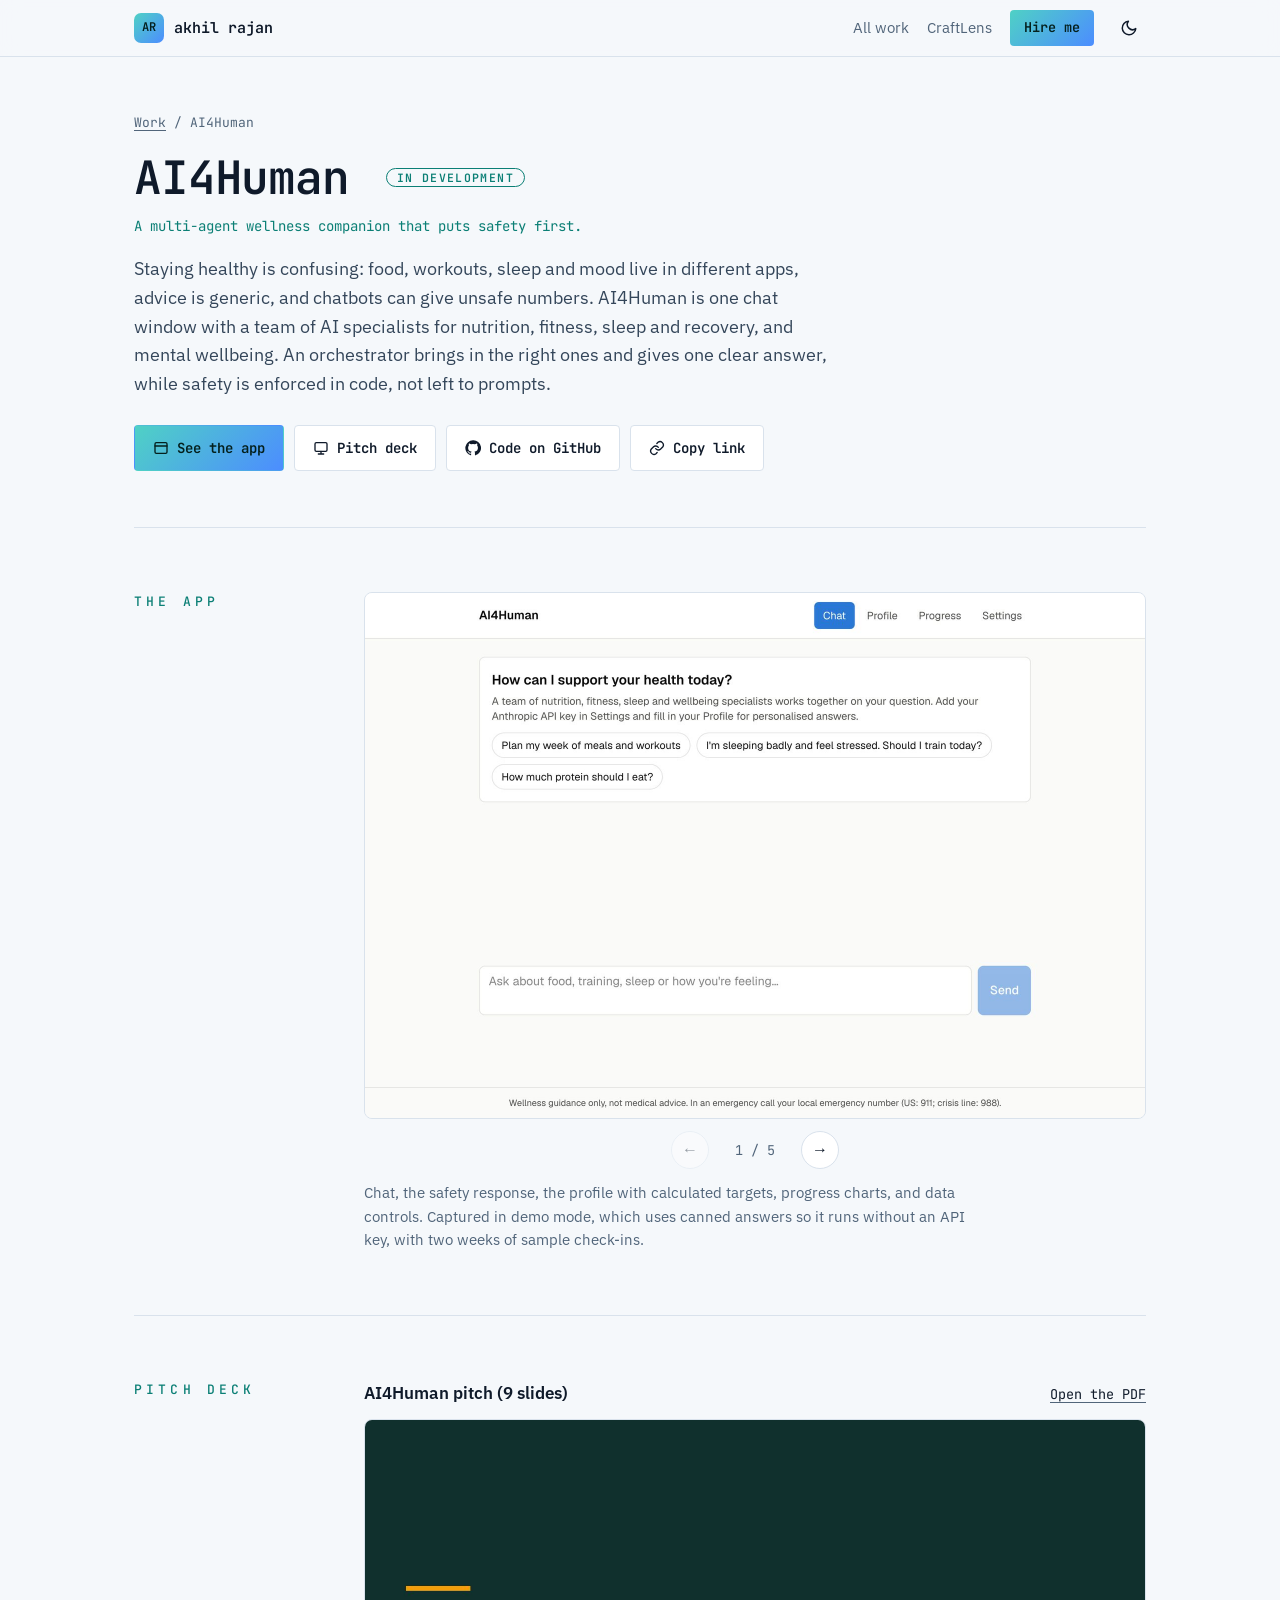
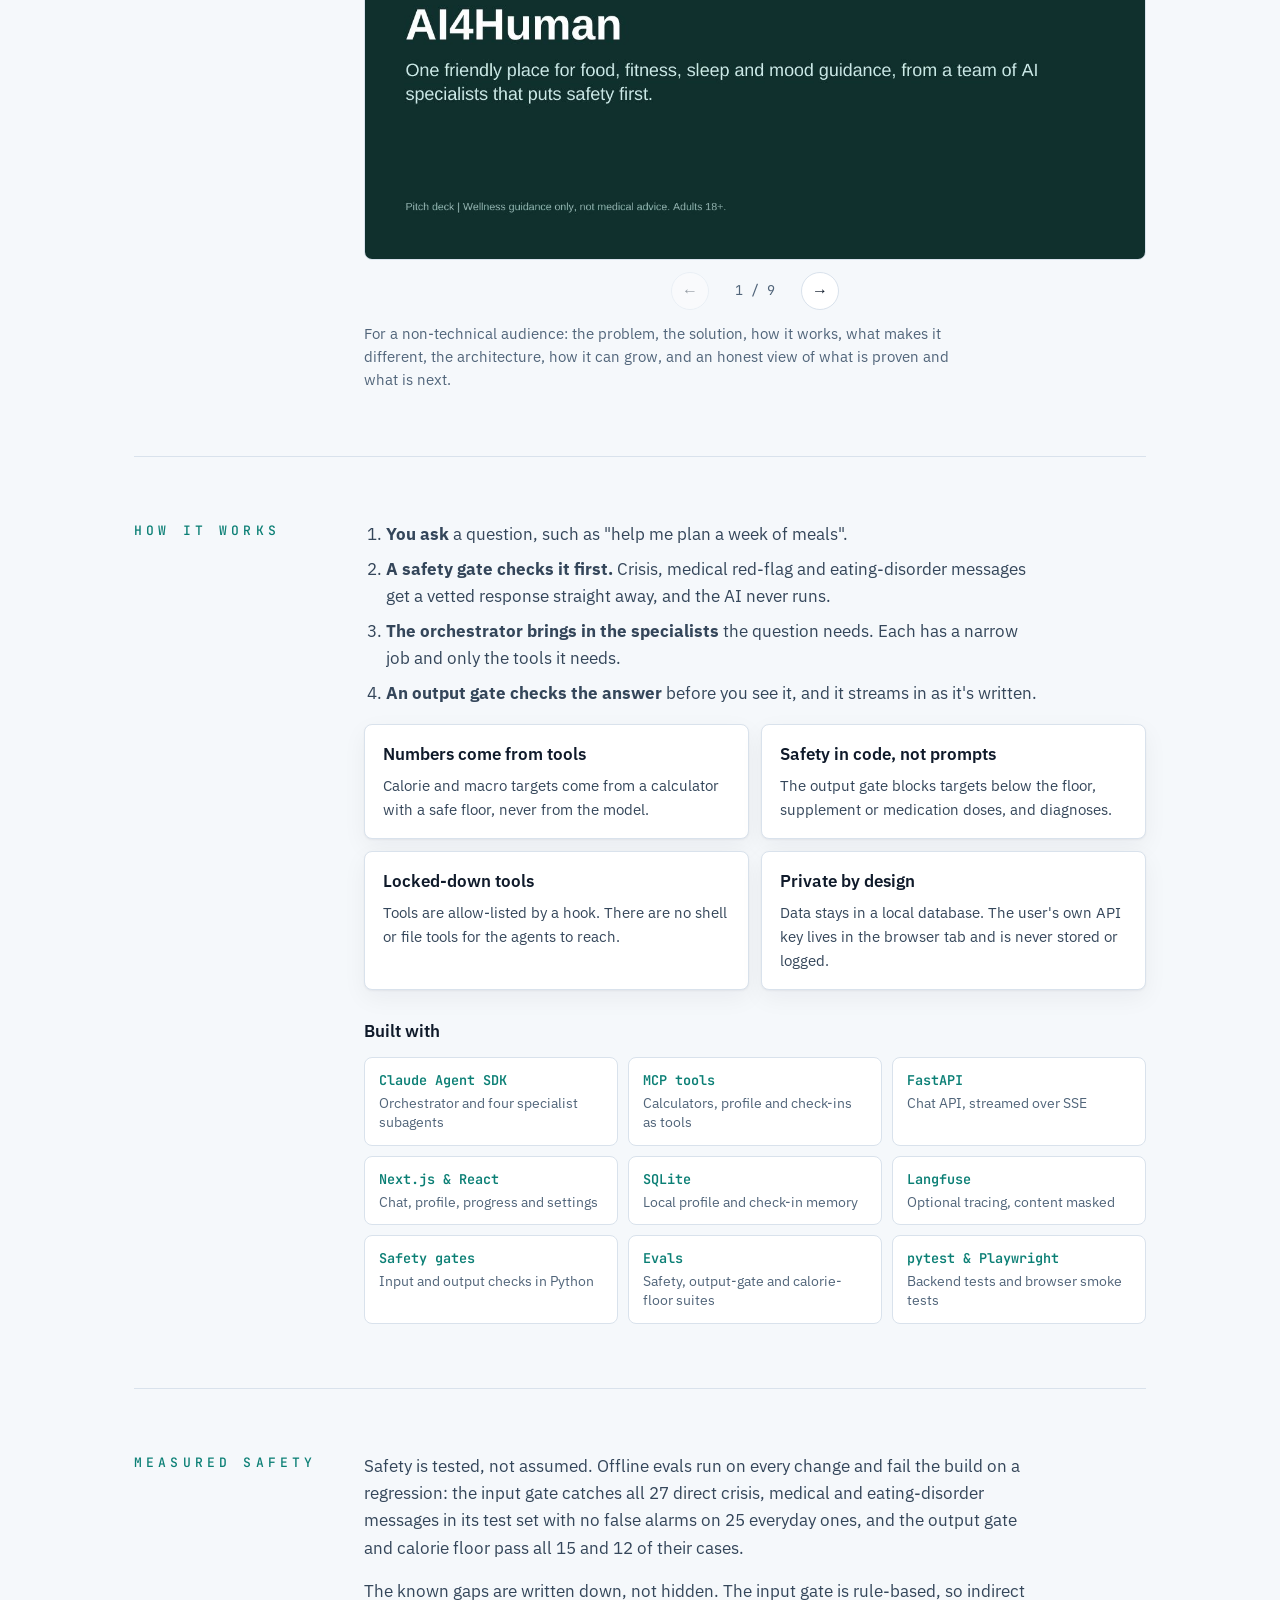
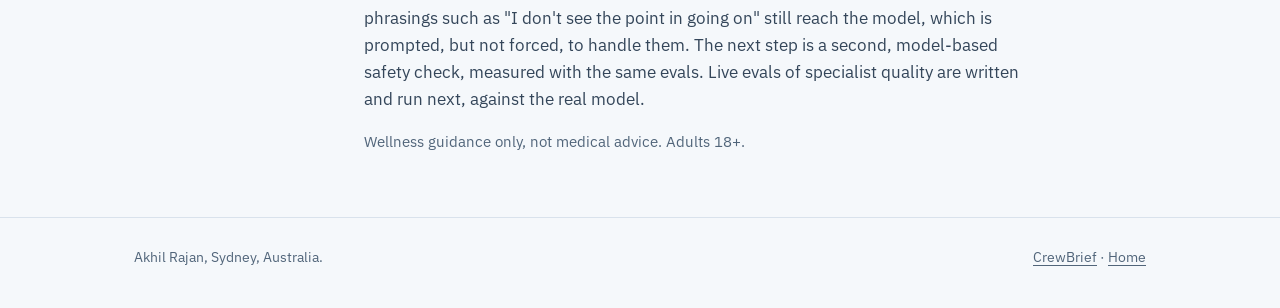
==== work/ai4human/index.html @ 84d9d0d0 "Add an AI4Human project page with app screens and the pitch deck - work/ai4human/: screens captured " ====
<!DOCTYPE html>
<html lang="en">
<head>
  <meta charset="UTF-8">
  <meta name="viewport" content="width=device-width, initial-scale=1">
  <title>AI4Human | Akhil Rajan</title>
  <meta name="description" content="AI4Human is a multi-agent wellness companion: nutrition, fitness, sleep and mental-wellbeing specialists coordinated by an orchestrator, with safety enforced in code. Built by Akhil Rajan on the Claude Agent SDK. Screens, pitch deck and how it works.">
  <meta name="color-scheme" content="dark light">
  <meta name="theme-color" content="#F5F8FB">
  <script>(function(){var t;try{t=localStorage.getItem('theme');}catch(e){}document.documentElement.setAttribute('data-theme',t==='dark'?'dark':'light');})();</script>
  <meta property="og:title" content="AI4Human: a team of AI wellness specialists that puts safety first">
  <meta property="og:description" content="Multi-agent wellness companion on the Claude Agent SDK, with safety in code, not prompts. Built by Akhil Rajan.">
  <meta property="og:type" content="website">
  <meta property="og:url" content="https://akhil4rajan.github.io/work/ai4human/">
  <meta property="og:image" content="https://akhil4rajan.github.io/work/ai4human/og.png">
  <meta property="og:image:width" content="1200">
  <meta property="og:image:height" content="630">
  <meta name="twitter:card" content="summary_large_image">
  <meta name="twitter:image" content="https://akhil4rajan.github.io/work/ai4human/og.png">
  <link rel="canonical" href="https://akhil4rajan.github.io/work/ai4human/">
  <link rel="icon" href="data:image/svg+xml,%3Csvg xmlns='http://www.w3.org/2000/svg' viewBox='0 0 32 32'%3E%3Crect width='32' height='32' rx='6' fill='%230A0F15'/%3E%3Ctext x='16' y='22' font-family='monospace' font-weight='700' font-size='15' text-anchor='middle' fill='%234FD1C5'%3EAR%3C/text%3E%3C/svg%3E">
  <link rel="preconnect" href="https://fonts.googleapis.com">
  <link rel="preconnect" href="https://fonts.gstatic.com" crossorigin>
  <link href="https://fonts.googleapis.com/css2?family=IBM+Plex+Sans:wght@400;500;600&family=JetBrains+Mono:wght@400;600&display=swap" rel="stylesheet">
  <link rel="stylesheet" href="../../assets/work.css">
</head>
<body>
  <a class="skip" href="#main">Skip to content</a>
  <header class="topbar">
    <div class="wrap">
      <a class="wordmark" href="../../" aria-label="Akhil Rajan, home"><span class="logo" aria-hidden="true">AR</span><span>akhil rajan</span></a>
      <nav aria-label="Main">
        <a href="../../#work">All work</a>
        <a class="optional" href="../craftlens/">CraftLens</a>
        <a class="cta" href="../../#contact">Hire me</a>
        <button class="theme-btn" id="themeBtn" type="button" aria-label="Switch to dark theme"><svg class="i-sun" viewBox="0 0 24 24" width="18" height="18" fill="none" stroke="currentColor" stroke-width="2" stroke-linecap="round" aria-hidden="true"><circle cx="12" cy="12" r="4"/><path d="M12 2v2M12 20v2M4.9 4.9l1.4 1.4M17.7 17.7l1.4 1.4M2 12h2M20 12h2M4.9 19.1l1.4-1.4M17.7 6.3l1.4-1.4"/></svg><svg class="i-moon" viewBox="0 0 24 24" width="18" height="18" fill="none" stroke="currentColor" stroke-width="2" stroke-linecap="round" stroke-linejoin="round" aria-hidden="true"><path d="M21 12.8A9 9 0 1 1 11.2 3a7 7 0 0 0 9.8 9.8z"/></svg></button>
      </nav>
    </div>
  </header>

  <main id="main">
    <div class="wrap">
      <section class="head head-block" aria-labelledby="title">
        <p class="crumbs"><a href="../../#work">Work</a> / AI4Human</p>
        <h1 id="title">AI4Human <span class="badge">In development</span></h1>
        <p class="tag">A multi-agent wellness companion that puts safety first.</p>
        <p class="lede">Staying healthy is confusing: food, workouts, sleep and mood live in different apps, advice is generic, and chatbots can give unsafe numbers. AI4Human is one chat window with a team of AI specialists for nutrition, fitness, sleep and recovery, and mental wellbeing. An orchestrator brings in the right ones and gives one clear answer, while safety is enforced in code, not left to prompts.</p>
        <div class="actions">
          <a class="btn primary" href="#screens"><svg viewBox="0 0 24 24" fill="none" stroke="currentColor" stroke-width="2" stroke-linecap="round" stroke-linejoin="round" aria-hidden="true"><rect x="3" y="4" width="18" height="16" rx="2"/><path d="M3 9h18"/></svg>See the app</a>
          <a class="btn" href="#deck"><svg viewBox="0 0 24 24" fill="none" stroke="currentColor" stroke-width="2" stroke-linecap="round" stroke-linejoin="round" aria-hidden="true"><rect x="3" y="4" width="18" height="13" rx="2"/><path d="M8 21h8M12 17v4"/></svg>Pitch deck</a>
          <a class="btn" href="https://github.com/akhil4rajan/ai4human-fitness"><svg viewBox="0 0 24 24" fill="currentColor" aria-hidden="true"><path d="M12 .5a11.5 11.5 0 0 0-3.64 22.41c.58.1.79-.25.79-.56v-2c-3.2.7-3.88-1.37-3.88-1.37-.52-1.33-1.28-1.69-1.28-1.69-1.05-.71.08-.7.08-.7 1.16.08 1.77 1.19 1.77 1.19 1.03 1.77 2.7 1.26 3.36.96.1-.75.4-1.26.73-1.55-2.55-.29-5.24-1.28-5.24-5.68 0-1.26.45-2.28 1.19-3.09-.12-.29-.52-1.46.11-3.05 0 0 .97-.31 3.17 1.18a11 11 0 0 1 5.77 0c2.2-1.49 3.17-1.18 3.17-1.18.63 1.59.23 2.76.11 3.05.74.81 1.19 1.83 1.19 3.09 0 4.41-2.69 5.38-5.25 5.67.41.36.78 1.06.78 2.14v3.17c0 .31.21.67.8.56A11.5 11.5 0 0 0 12 .5z"/></svg>Code on GitHub</a>
          <button class="btn" id="copyLink" type="button"><svg viewBox="0 0 24 24" fill="none" stroke="currentColor" stroke-width="2" stroke-linecap="round" stroke-linejoin="round" aria-hidden="true"><path d="M10 13a5 5 0 0 0 7.5.5l3-3a5 5 0 0 0-7-7l-1.7 1.7"/><path d="M14 11a5 5 0 0 0-7.5-.5l-3 3a5 5 0 0 0 7 7l1.7-1.7"/></svg><span>Copy link</span></button>
        </div>
      </section>

      <section class="block" id="screens" aria-labelledby="screens-h">
        <div class="rail">
          <h2 id="screens-h">The app</h2>
          <div class="body">
            <div class="slides screens">
              <div class="track" tabindex="0" role="region" aria-label="AI4Human app screens">
                <img src="screens/1.jpg" alt="Chat: a team of nutrition, fitness, sleep and wellbeing specialists, with suggested questions" width="1560" height="1050">
                <img src="screens/2.jpg" alt="Safety: a message about chest pain and dizziness gets a vetted support response, with no model call" width="1560" height="1050" loading="lazy">
                <img src="screens/3.jpg" alt="Profile: estimated daily calorie and macro targets from a calculator, never below a safe minimum" width="1560" height="1050" loading="lazy">
                <img src="screens/4.jpg" alt="Progress: daily check-ins for sleep, mood, stress and weight, charted over two weeks" width="1560" height="1515" loading="lazy">
                <img src="screens/5.jpg" alt="Settings: the API key stays in the browser tab, and the user can export or delete all their data" width="1560" height="1050" loading="lazy">
              </div>
              <div class="slide-nav"><button type="button" class="prev" aria-label="Previous">←</button><span class="count" aria-live="polite">1 / 5</span><button type="button" class="next" aria-label="Next">→</button></div>
            </div>
            <p class="caption">Chat, the safety response, the profile with calculated targets, progress charts, and data controls. Captured in demo mode, which uses canned answers so it runs without an API key, with two weeks of sample check-ins.</p>
          </div>
        </div>
      </section>

      <section class="block" id="deck" aria-labelledby="deck-h">
        <div class="rail">
          <h2 id="deck-h">Pitch deck</h2>
          <div class="body">
            <div class="deck-head"><h3>AI4Human pitch (9 slides)</h3><a href="../../assets/AI4Human-Pitch-Deck.pdf">Open the PDF</a></div>
            <div class="slides">
              <div class="track" tabindex="0" role="region" aria-label="AI4Human pitch deck slides">
                <img src="slides/s-1.jpg" alt="AI4Human pitch deck, slide 1 of 9: AI4Human" width="1280" height="720">
                <img src="slides/s-2.jpg" alt="AI4Human pitch deck, slide 2 of 9: The problem" width="1280" height="720" loading="lazy">
                <img src="slides/s-3.jpg" alt="AI4Human pitch deck, slide 3 of 9: The solution" width="1280" height="720" loading="lazy">
                <img src="slides/s-4.jpg" alt="AI4Human pitch deck, slide 4 of 9: How it works" width="1280" height="720" loading="lazy">
                <img src="slides/s-5.jpg" alt="AI4Human pitch deck, slide 5 of 9: What makes it different" width="1280" height="720" loading="lazy">
                <img src="slides/s-6.jpg" alt="AI4Human pitch deck, slide 6 of 9: Architecture at a glance" width="1280" height="720" loading="lazy">
                <img src="slides/s-7.jpg" alt="AI4Human pitch deck, slide 7 of 9: What it&#x27;s built from" width="1280" height="720" loading="lazy">
                <img src="slides/s-8.jpg" alt="AI4Human pitch deck, slide 8 of 9: How it can grow" width="1280" height="720" loading="lazy">
                <img src="slides/s-9.jpg" alt="AI4Human pitch deck, slide 9 of 9: Where we are" width="1280" height="720" loading="lazy">
              </div>
              <div class="slide-nav"><button type="button" class="prev" aria-label="Previous">←</button><span class="count" aria-live="polite">1 / 9</span><button type="button" class="next" aria-label="Next">→</button></div>
            </div>
            <p class="caption">For a non-technical audience: the problem, the solution, how it works, what makes it different, the architecture, how it can grow, and an honest view of what is proven and what is next.</p>
          </div>
        </div>
      </section>

      <section class="block" id="how" aria-labelledby="how-h">
        <div class="rail">
          <h2 id="how-h">How it works</h2>
          <div class="body">
            <ol class="steps">
              <li><b>You ask</b> a question, such as "help me plan a week of meals".</li>
              <li><b>A safety gate checks it first.</b> Crisis, medical red-flag and eating-disorder messages get a vetted response straight away, and the AI never runs.</li>
              <li><b>The orchestrator brings in the specialists</b> the question needs. Each has a narrow job and only the tools it needs.</li>
              <li><b>An output gate checks the answer</b> before you see it, and it streams in as it's written.</li>
            </ol>
            <ul class="points">
              <li><h3>Numbers come from tools</h3><p>Calorie and macro targets come from a calculator with a safe floor, never from the model.</p></li>
              <li><h3>Safety in code, not prompts</h3><p>The output gate blocks targets below the floor, supplement or medication doses, and diagnoses.</p></li>
              <li><h3>Locked-down tools</h3><p>Tools are allow-listed by a hook. There are no shell or file tools for the agents to reach.</p></li>
              <li><h3>Private by design</h3><p>Data stays in a local database. The user's own API key lives in the browser tab and is never stored or logged.</p></li>
            </ul>
            <h3 class="fw-h">Built with</h3>
            <ul class="fw" aria-label="Technologies">
              <li><b>Claude Agent SDK</b><span>Orchestrator and four specialist subagents</span></li>
              <li><b>MCP tools</b><span>Calculators, profile and check-ins as tools</span></li>
              <li><b>FastAPI</b><span>Chat API, streamed over SSE</span></li>
              <li><b>Next.js & React</b><span>Chat, profile, progress and settings</span></li>
              <li><b>SQLite</b><span>Local profile and check-in memory</span></li>
              <li><b>Langfuse</b><span>Optional tracing, content masked</span></li>
              <li><b>Safety gates</b><span>Input and output checks in Python</span></li>
              <li><b>Evals</b><span>Safety, output-gate and calorie-floor suites</span></li>
              <li><b>pytest & Playwright</b><span>Backend tests and browser smoke tests</span></li>
            </ul>
          </div>
        </div>
      </section>

      <section class="block" id="safety" aria-labelledby="safety-h">
        <div class="rail">
          <h2 id="safety-h">Measured safety</h2>
          <div class="body">
            <p>Safety is tested, not assumed. Offline evals run on every change and fail the build on a regression: the input gate catches all 27 direct crisis, medical and eating-disorder messages in its test set with no false alarms on 25 everyday ones, and the output gate and calorie floor pass all 15 and 12 of their cases.</p>
            <p>The known gaps are written down, not hidden. The input gate is rule-based, so indirect phrasings such as "I don't see the point in going on" still reach the model, which is prompted, but not forced, to handle them. The next step is a second, model-based safety check, measured with the same evals. Live evals of specialist quality are written and run next, against the real model.</p>
            <p class="note">Wellness guidance only, not medical advice. Adults 18+.</p>
          </div>
        </div>
      </section>
    </div>
  </main>

  <footer class="site">
    <div class="wrap"><span>Akhil Rajan, Sydney, Australia.</span><span><a href="../crewbrief/">CrewBrief</a> · <a href="../../">Home</a></span></div>
  </footer>
  <script src="../../assets/work.js"></script>
</body>
</html>
---- assets/work.css ----
/* Shared styles for the project pages under /work/. Tokens match index.html. */
:root[data-theme="light"] {
  --bg: #F5F8FB; --panel: #FFFFFF; --panel-2: #EEF3F8; --line: #D9E2EC;
  --text: #0F1A2A; --muted: #51657A; --accent: #0B7F75; --accent-ink: #04201D;
  --g1: #0B8A7E; --g2: #2563EB; --text-2: #34465A; --text-3: #8497AB;
  --bar-bg: rgba(245,248,251,.88);
}
:root {
  --bg: #070B14; --panel: #0C1422; --panel-2: #152030; --line: #1B2A40;
  --text: #DCE6F0; --muted: #8CA0B3; --accent: #4FD1C5; --accent-ink: #04201D;
  --g1: #4FD1C5; --g2: #6CA8FF; --text-2: #B9C8D6; --text-3: #6F8399;
  --bar-bg: rgba(7, 11, 20, 0.85);
  --mono: "JetBrains Mono", ui-monospace, SFMono-Regular, Menlo, Consolas, monospace;
  --sans: "IBM Plex Sans", system-ui, -apple-system, "Segoe UI", sans-serif;
}

* { box-sizing: border-box; }
html { scroll-behavior: smooth; scroll-padding-top: 72px; }
body { margin: 0; background: var(--bg); color: var(--text); font-family: var(--sans); font-size: 17px; line-height: 1.6; -webkit-font-smoothing: antialiased; }
a { color: var(--text); text-decoration-color: var(--muted); text-underline-offset: 3px; }
a:hover { color: var(--accent); text-decoration-color: var(--accent); }
:focus-visible { outline: 2px solid var(--accent); outline-offset: 3px; border-radius: 2px; }
.skip { position: absolute; left: -9999px; top: 8px; background: var(--accent); color: var(--accent-ink); padding: 8px 14px; z-index: 20; }
.skip:focus { left: 8px; }
.wrap { max-width: 1060px; margin: 0 auto; padding: 0 24px; }

/* Top bar */
.topbar { position: sticky; top: 0; z-index: 10; background: var(--bar-bg); backdrop-filter: blur(10px); border-bottom: 1px solid var(--line); }
.topbar .wrap { display: flex; align-items: center; justify-content: space-between; height: 56px; }
.wordmark { font-family: var(--mono); font-weight: 600; font-size: 15px; text-decoration: none; display: inline-flex; align-items: center; gap: 10px; }
.logo { display: inline-grid; place-items: center; width: 30px; height: 30px; border-radius: 7px; font-size: 12px; color: #04201D; background: linear-gradient(135deg, #4FD1C5, #4C8DFF); }
.topbar nav { display: flex; align-items: center; gap: 18px; font-size: 15px; }
.topbar nav a { color: var(--muted); text-decoration: none; }
.topbar nav a:hover { color: var(--text); }
.topbar nav a.cta { color: #04201D; font-family: var(--mono); font-size: 13.5px; font-weight: 600; padding: 7px 14px; border-radius: 4px; background: linear-gradient(135deg, #4FD1C5, #4C8DFF); }
.theme-btn { display: grid; place-items: center; width: 34px; height: 34px; color: var(--text); background: none; border: 0; cursor: pointer; padding: 0; }
.theme-btn .i-sun, :root[data-theme="light"] .theme-btn .i-sun { display: none; }
:root[data-theme="dark"] .theme-btn .i-sun { display: block; }
:root[data-theme="dark"] .theme-btn .i-moon { display: none; }

/* Header */
.crumbs { font-family: var(--mono); font-size: 13px; color: var(--muted); margin: 56px 0 18px; }
.crumbs a { color: var(--muted); }
.head h1 { font-family: var(--mono); font-weight: 600; font-size: clamp(30px, 4.4vw, 46px); line-height: 1.15; letter-spacing: -0.025em; margin: 0 0 10px; }
.head .tag { font-family: var(--mono); font-size: 14px; color: var(--accent); margin: 0 0 18px; }
.head .award { font-size: 15.5px; color: var(--text-2); margin: -6px 0 18px; }
.head .award a { color: var(--accent); }
.pull { margin: 0 0 18px; padding: 2px 0 2px 16px; border-left: 3px solid var(--accent); font-size: 19px; line-height: 1.5; color: var(--text); max-width: 60ch; }
.pull span { display: block; font-size: 14px; color: var(--muted); margin-top: 6px; }
.head .lede { color: var(--text-2); max-width: 64ch; margin: 0 0 26px; font-size: 18px; }
.badge { display: inline-block; vertical-align: middle; font-family: var(--mono); font-size: 11.5px; letter-spacing: .12em; text-transform: uppercase; color: var(--accent); border: 1px solid var(--accent); border-radius: 999px; padding: 2px 10px; margin-left: 10px; position: relative; top: -4px; }
.actions { display: flex; flex-wrap: wrap; gap: 10px; margin: 0 0 8px; }
.btn { display: inline-flex; align-items: center; gap: 8px; font-family: var(--mono); font-size: 14px; font-weight: 600; padding: 11px 18px; border-radius: 4px; text-decoration: none; border: 1px solid var(--line); background: var(--panel); color: var(--text); cursor: pointer; }
.btn:hover { border-color: var(--muted); color: var(--text); }
.btn.primary { background: linear-gradient(135deg, #4FD1C5, #4C8DFF); border-color: transparent; color: var(--accent-ink); }
.btn.primary:hover { background: linear-gradient(135deg, #7FE6DB, #6CA8FF); color: var(--accent-ink); }
.btn svg { width: 16px; height: 16px; flex: none; }

/* Sections */
section.block { border-top: 1px solid var(--line); padding: 64px 0; }
.head-block { padding-bottom: 48px; }
.rail { display: grid; grid-template-columns: 190px minmax(0, 1fr); gap: 40px; }
.rail > h2 { font-family: var(--mono); font-size: 13px; letter-spacing: .32em; text-transform: uppercase; color: var(--accent); font-weight: 500; margin: 0; align-self: start; }
.body { min-width: 0; }
.body p { margin: 0 0 16px; max-width: 68ch; color: var(--text-2); }
.body p:last-child { margin-bottom: 0; }
.body h3 { font-size: 17px; font-weight: 600; margin: 0 0 6px; }
.note { font-size: 14.5px; color: var(--muted) !important; }

/* Media */
.media { position: relative; border: 1px solid var(--line); border-radius: 8px; overflow: hidden; background: #0C1422; aspect-ratio: 16 / 9; }
.media video, .media img { display: block; width: 100%; height: 100%; object-fit: contain; }
.media .soon { position: absolute; inset: auto 0 0 0; padding: 14px 18px; background: rgba(7,11,20,.86); color: #DCE6F0; font-family: var(--mono); font-size: 13.5px; }
.media .soon b { color: #4FD1C5; font-weight: 600; }
.chapters { list-style: none; margin: 6px 0 32px; padding: 0; display: grid; grid-template-columns: repeat(2, minmax(0, 1fr)); gap: 6px 16px; }
.chapters button { display: flex; gap: 12px; width: 100%; text-align: left; font: inherit; font-size: 15px; color: var(--text-2); background: none; border: 0; border-bottom: 1px solid var(--line); padding: 8px 0; cursor: pointer; }
.chapters button:hover { color: var(--accent); }
.chapters time { font-family: var(--mono); font-size: 13px; color: var(--accent); min-width: 34px; padding-top: 2px; }
.caption { font-size: 14.5px; color: var(--muted) !important; margin-top: 12px !important; }
.slides { position: relative; }
.track { display: flex; overflow-x: auto; scroll-snap-type: x mandatory; scroll-behavior: smooth; border: 1px solid var(--line); border-radius: 8px; background: var(--panel); scrollbar-width: none; }
.track::-webkit-scrollbar { display: none; }
.track img { flex: 0 0 100%; width: 100%; height: auto; aspect-ratio: 16 / 9; object-fit: contain; scroll-snap-align: start; display: block; }
.screens .track img { aspect-ratio: 1040 / 700; background: #F7F7F5; }
.slide-nav { display: flex; align-items: center; justify-content: center; gap: 14px; margin-top: 12px; font-family: var(--mono); font-size: 13.5px; color: var(--muted); }
.slide-nav button { width: 38px; height: 38px; border-radius: 50%; border: 1px solid var(--line); background: var(--panel); color: var(--text); font-size: 16px; cursor: pointer; }
.slide-nav button:hover:not(:disabled) { border-color: var(--accent); color: var(--accent); }
.slide-nav button:disabled { opacity: .4; cursor: default; }
.slide-nav .count { min-width: 64px; text-align: center; }
.deck-head { display: flex; flex-wrap: wrap; justify-content: space-between; align-items: baseline; gap: 6px 16px; margin: 0 0 12px; }
.deck-head h3 { margin: 0; }
.deck-head a { font-family: var(--mono); font-size: 13.5px; }
.deck-group + .deck-group { margin-top: 40px; }

/* Facts */
.stats { display: grid; grid-template-columns: repeat(4, minmax(0, 1fr)); gap: 12px; margin: 0; padding: 0; list-style: none; }
.stats li { background: var(--panel); border: 1px solid var(--line); border-radius: 8px; padding: 16px; }
.stats b { display: block; font-family: var(--mono); font-size: 26px; line-height: 1.1; color: var(--accent); letter-spacing: -0.02em; }
.stats span { display: block; color: var(--muted); font-size: 14px; margin-top: 6px; line-height: 1.4; }
.points { display: grid; grid-template-columns: repeat(2, minmax(0, 1fr)); gap: 12px; margin: 0; padding: 0; list-style: none; }
.points li { background: var(--panel); border: 1px solid var(--line); border-radius: 8px; padding: 16px 18px; }
.points p { margin: 0; font-size: 15px; }
.steps { margin: 0 0 16px; padding-left: 22px; color: var(--text-2); max-width: 68ch; }
.steps li { margin: 0 0 8px; }
.stack { list-style: none; padding: 0; margin: 18px 0 0; display: flex; flex-wrap: wrap; gap: 8px; }
.stack li { font-family: var(--mono); font-size: 12.5px; color: var(--text-2); border: 1px solid var(--line); border-radius: 4px; padding: 3px 9px; background: var(--panel); }
:root[data-theme="light"] .stats li, :root[data-theme="light"] .points li { box-shadow: 0 1px 2px rgba(15,26,42,.05), 0 8px 24px rgba(15,26,42,.05); }

.fw-h { margin: 28px 0 12px !important; }
.fw { list-style: none; margin: 0; padding: 0; display: grid; grid-template-columns: repeat(3, minmax(0, 1fr)); gap: 10px; }
.fw li { background: var(--panel); border: 1px solid var(--line); border-radius: 8px; padding: 12px 14px; }
.fw b { display: block; font-family: var(--mono); font-size: 13.5px; font-weight: 600; color: var(--accent); }
.fw span { display: block; font-size: 14px; color: var(--muted); margin-top: 2px; line-height: 1.4; }
@media (max-width: 860px) { .fw { grid-template-columns: repeat(2, minmax(0, 1fr)); } }
@media (max-width: 600px) { .fw { grid-template-columns: minmax(0, 1fr); } }

footer.site { border-top: 1px solid var(--line); padding: 28px 0 40px; color: var(--muted); font-size: 14px; }
footer.site .wrap { display: flex; flex-wrap: wrap; justify-content: space-between; gap: 10px; }
footer.site a { color: var(--muted); }

@media (max-width: 860px) {
  .rail { grid-template-columns: minmax(0, 1fr); gap: 20px; }
  section.block { padding: 48px 0; }
  .stats { grid-template-columns: repeat(2, minmax(0, 1fr)); }
  .points, .chapters { grid-template-columns: minmax(0, 1fr); }
}
@media (max-width: 600px) {
  .wrap { padding: 0 16px; }
  .wordmark span:last-child, .topbar nav a.optional { display: none; }
  .topbar nav { gap: 10px; }
  .crumbs { margin-top: 36px; }
  .btn { flex: 1 1 auto; justify-content: center; }
}
@media (prefers-reduced-motion: reduce) { html, .track { scroll-behavior: auto; } }
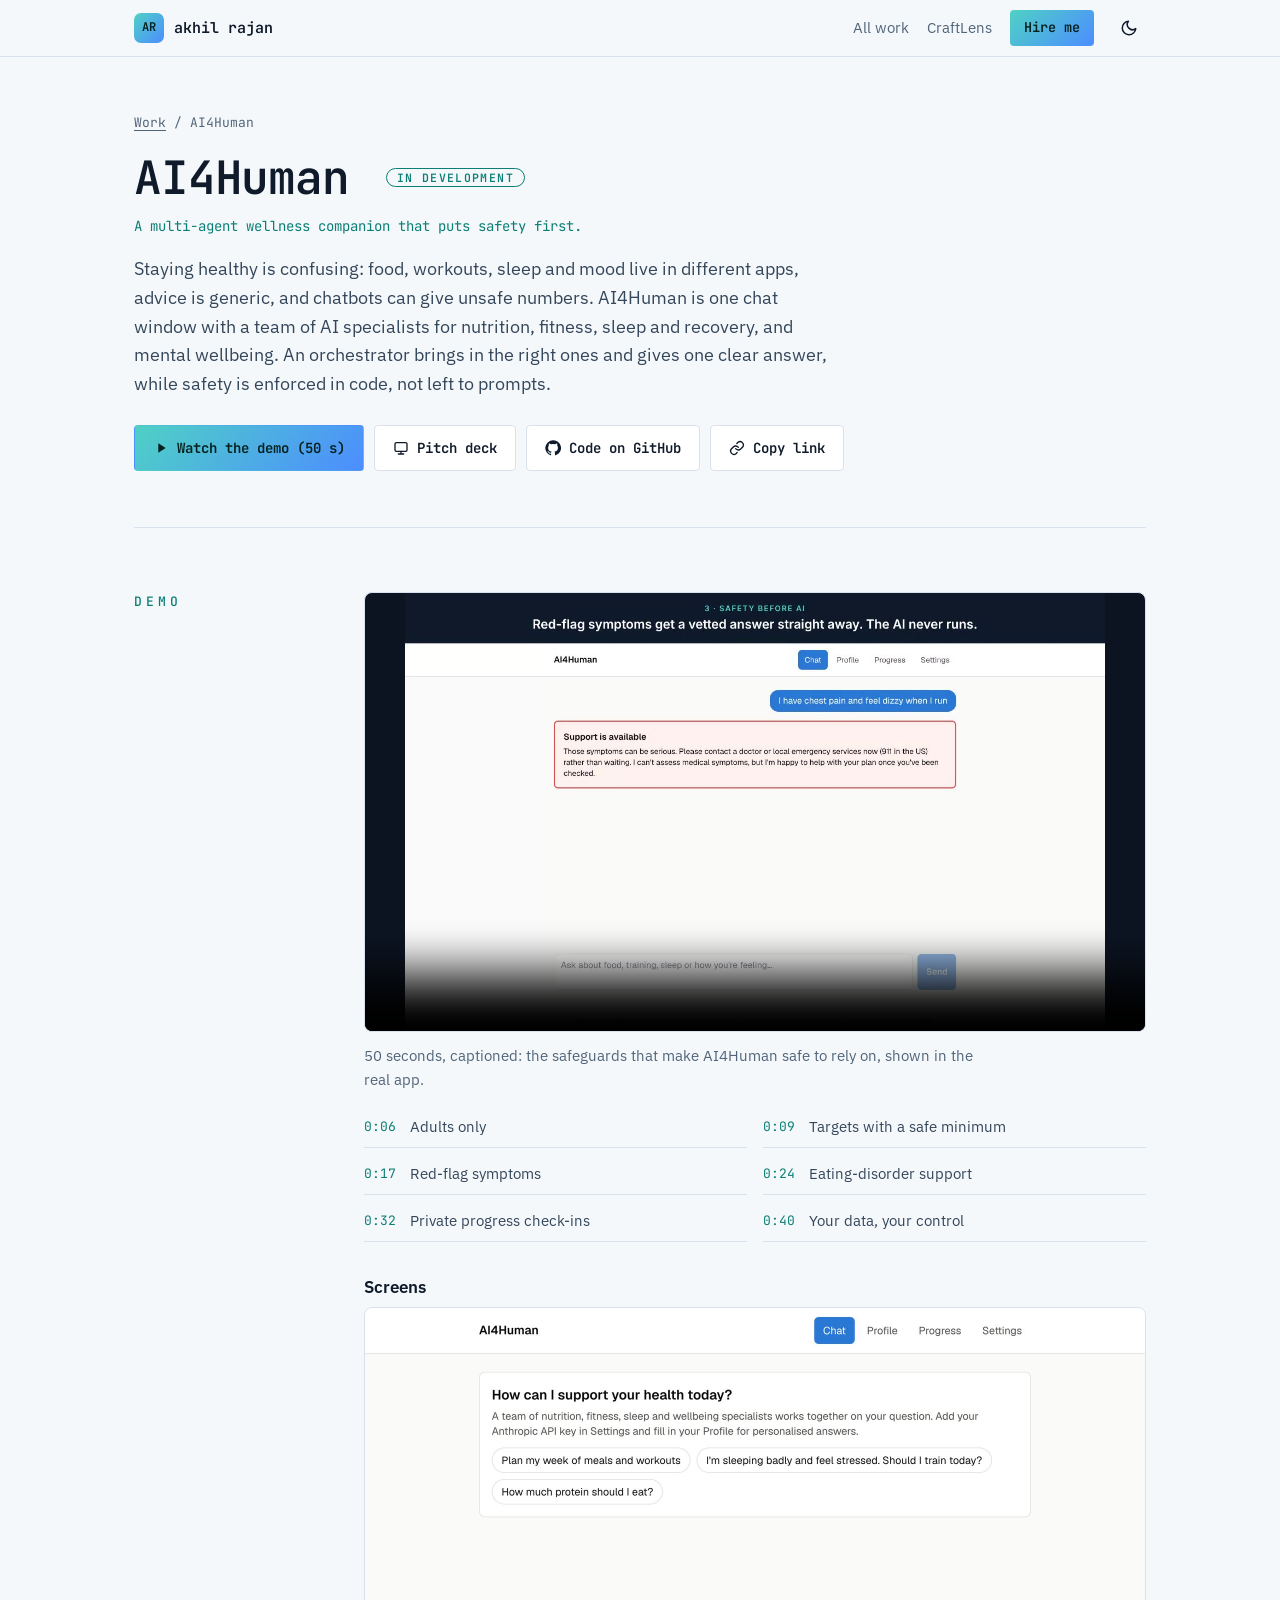
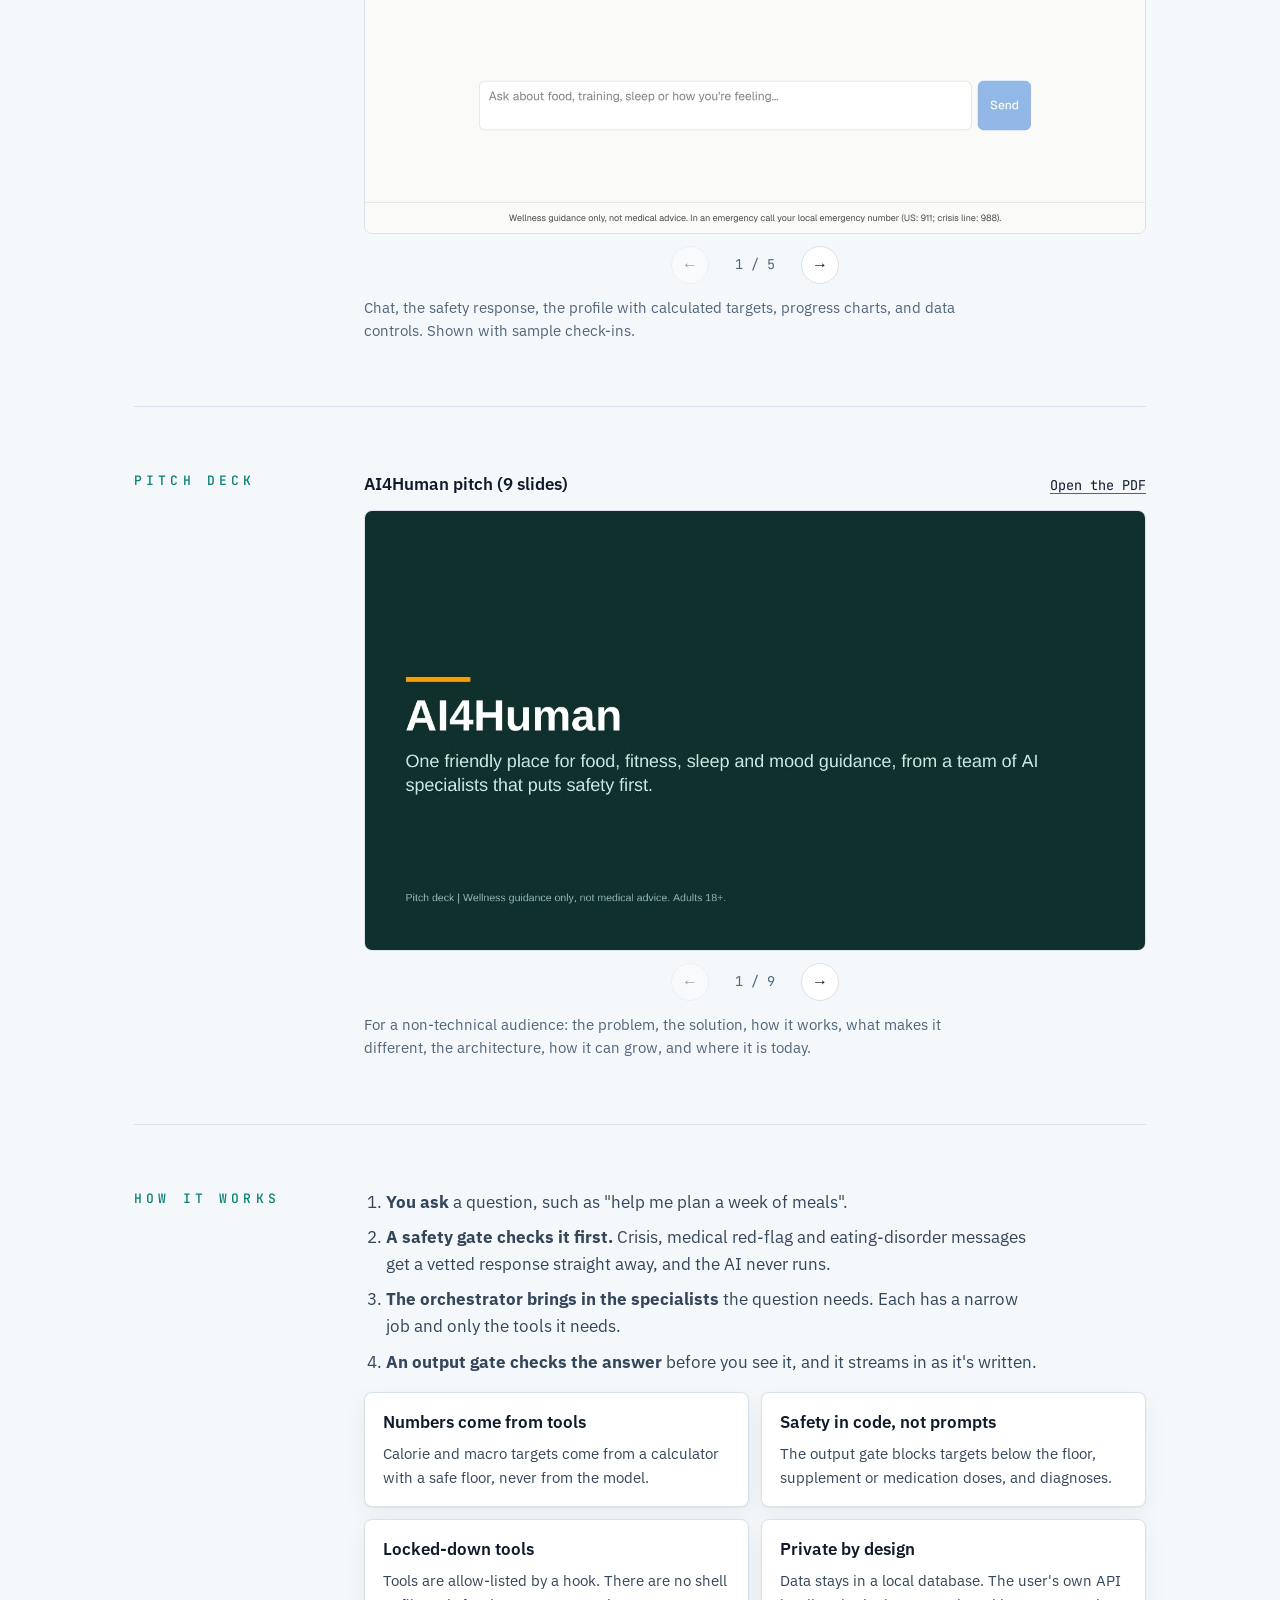
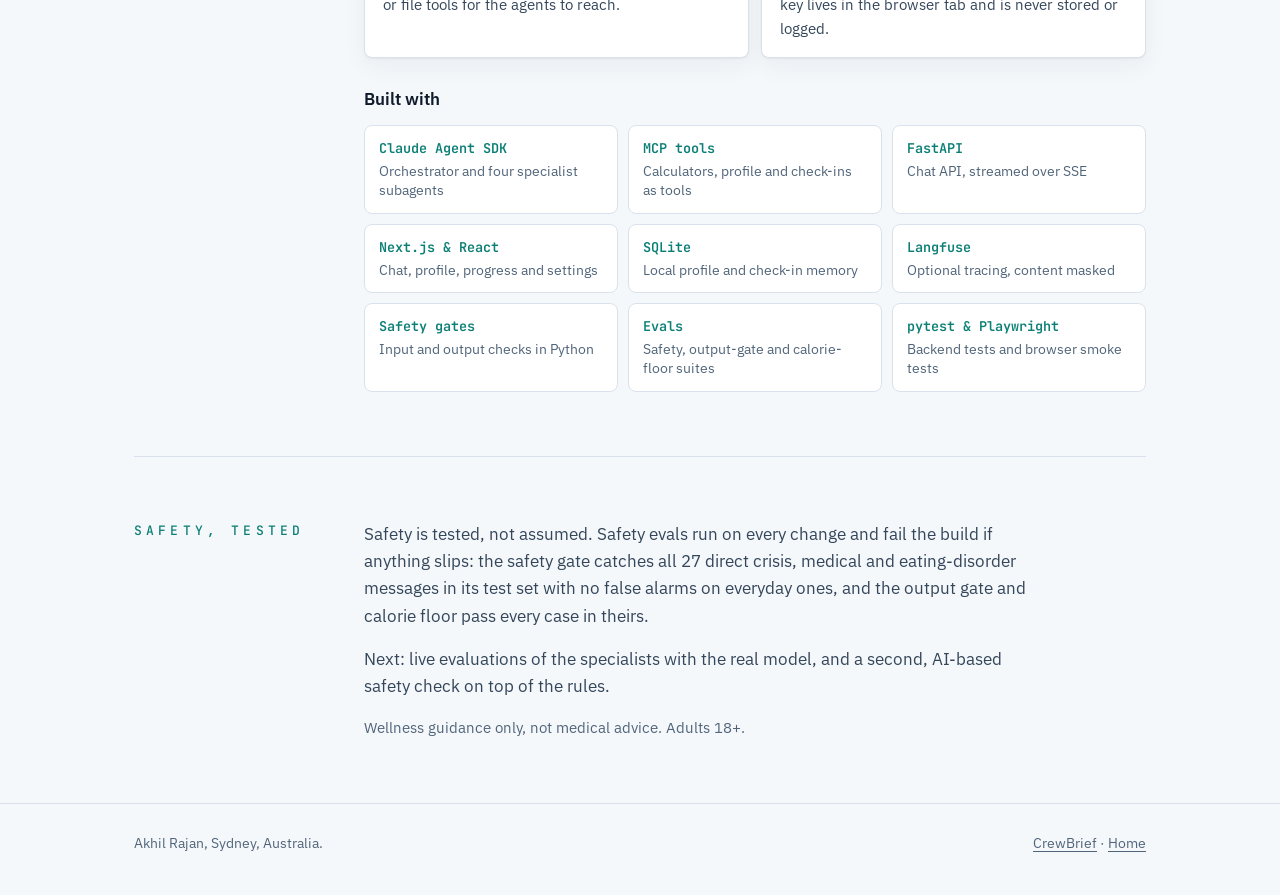
==== commit 8b79228c: "Add a safety demo video to the AI4Human page and soften the gaps - A 50-second captioned walkthrough" ====
--- a/work/ai4human/index.html
+++ b/work/ai4human/index.html
@@ -46,17 +46,33 @@
         <p class="tag">A multi-agent wellness companion that puts safety first.</p>
         <p class="lede">Staying healthy is confusing: food, workouts, sleep and mood live in different apps, advice is generic, and chatbots can give unsafe numbers. AI4Human is one chat window with a team of AI specialists for nutrition, fitness, sleep and recovery, and mental wellbeing. An orchestrator brings in the right ones and gives one clear answer, while safety is enforced in code, not left to prompts.</p>
         <div class="actions">
-          <a class="btn primary" href="#screens"><svg viewBox="0 0 24 24" fill="none" stroke="currentColor" stroke-width="2" stroke-linecap="round" stroke-linejoin="round" aria-hidden="true"><rect x="3" y="4" width="18" height="16" rx="2"/><path d="M3 9h18"/></svg>See the app</a>
+          <a class="btn primary" href="#demo"><svg viewBox="0 0 24 24" fill="currentColor" aria-hidden="true"><path d="M8 5v14l11-7z"/></svg>Watch the demo (50 s)</a>
           <a class="btn" href="#deck"><svg viewBox="0 0 24 24" fill="none" stroke="currentColor" stroke-width="2" stroke-linecap="round" stroke-linejoin="round" aria-hidden="true"><rect x="3" y="4" width="18" height="13" rx="2"/><path d="M8 21h8M12 17v4"/></svg>Pitch deck</a>
           <a class="btn" href="https://github.com/akhil4rajan/ai4human-fitness"><svg viewBox="0 0 24 24" fill="currentColor" aria-hidden="true"><path d="M12 .5a11.5 11.5 0 0 0-3.64 22.41c.58.1.79-.25.79-.56v-2c-3.2.7-3.88-1.37-3.88-1.37-.52-1.33-1.28-1.69-1.28-1.69-1.05-.71.08-.7.08-.7 1.16.08 1.77 1.19 1.77 1.19 1.03 1.77 2.7 1.26 3.36.96.1-.75.4-1.26.73-1.55-2.55-.29-5.24-1.28-5.24-5.68 0-1.26.45-2.28 1.19-3.09-.12-.29-.52-1.46.11-3.05 0 0 .97-.31 3.17 1.18a11 11 0 0 1 5.77 0c2.2-1.49 3.17-1.18 3.17-1.18.63 1.59.23 2.76.11 3.05.74.81 1.19 1.83 1.19 3.09 0 4.41-2.69 5.38-5.25 5.67.41.36.78 1.06.78 2.14v3.17c0 .31.21.67.8.56A11.5 11.5 0 0 0 12 .5z"/></svg>Code on GitHub</a>
           <button class="btn" id="copyLink" type="button"><svg viewBox="0 0 24 24" fill="none" stroke="currentColor" stroke-width="2" stroke-linecap="round" stroke-linejoin="round" aria-hidden="true"><path d="M10 13a5 5 0 0 0 7.5.5l3-3a5 5 0 0 0-7-7l-1.7 1.7"/><path d="M14 11a5 5 0 0 0-7.5-.5l-3 3a5 5 0 0 0 7 7l1.7-1.7"/></svg><span>Copy link</span></button>
         </div>
       </section>
 
-      <section class="block" id="screens" aria-labelledby="screens-h">
+      <section class="block" id="demo" aria-labelledby="demo-h">
         <div class="rail">
-          <h2 id="screens-h">The app</h2>
+          <h2 id="demo-h">Demo</h2>
           <div class="body">
+            <div class="media">
+              <video id="demoVideo" controls preload="metadata" playsinline poster="poster.jpg" aria-describedby="demo-desc">
+                <source src="ai4human-demo.mp4" type="video/mp4">
+                <a href="ai4human-demo.mp4">Download the demo video (MP4)</a>.
+              </video>
+            </div>
+            <p class="caption" id="demo-desc">50 seconds, captioned: the safeguards that make AI4Human safe to rely on, shown in the real app.</p>
+            <ol class="chapters" aria-label="Jump to a part of the video">
+              <li><button type="button" data-seek="6"><time>0:06</time>Adults only</button></li>
+              <li><button type="button" data-seek="9"><time>0:09</time>Targets with a safe minimum</button></li>
+              <li><button type="button" data-seek="17"><time>0:17</time>Red-flag symptoms</button></li>
+              <li><button type="button" data-seek="24"><time>0:24</time>Eating-disorder support</button></li>
+              <li><button type="button" data-seek="32"><time>0:32</time>Private progress check-ins</button></li>
+              <li><button type="button" data-seek="40"><time>0:40</time>Your data, your control</button></li>
+            </ol>
+            <h3>Screens</h3>
             <div class="slides screens">
               <div class="track" tabindex="0" role="region" aria-label="AI4Human app screens">
                 <img src="screens/1.jpg" alt="Chat: a team of nutrition, fitness, sleep and wellbeing specialists, with suggested questions" width="1560" height="1050">
@@ -67,7 +83,7 @@
               </div>
               <div class="slide-nav"><button type="button" class="prev" aria-label="Previous">←</button><span class="count" aria-live="polite">1 / 5</span><button type="button" class="next" aria-label="Next">→</button></div>
             </div>
-            <p class="caption">Chat, the safety response, the profile with calculated targets, progress charts, and data controls. Captured in demo mode, which uses canned answers so it runs without an API key, with two weeks of sample check-ins.</p>
+            <p class="caption">Chat, the safety response, the profile with calculated targets, progress charts, and data controls. Shown with sample check-ins.</p>
           </div>
         </div>
       </section>
@@ -91,7 +107,7 @@
               </div>
               <div class="slide-nav"><button type="button" class="prev" aria-label="Previous">←</button><span class="count" aria-live="polite">1 / 9</span><button type="button" class="next" aria-label="Next">→</button></div>
             </div>
-            <p class="caption">For a non-technical audience: the problem, the solution, how it works, what makes it different, the architecture, how it can grow, and an honest view of what is proven and what is next.</p>
+            <p class="caption">For a non-technical audience: the problem, the solution, how it works, what makes it different, the architecture, how it can grow, and where it is today.</p>
           </div>
         </div>
       </section>
@@ -130,10 +146,10 @@
 
       <section class="block" id="safety" aria-labelledby="safety-h">
         <div class="rail">
-          <h2 id="safety-h">Measured safety</h2>
+          <h2 id="safety-h">Safety, tested</h2>
           <div class="body">
-            <p>Safety is tested, not assumed. Offline evals run on every change and fail the build on a regression: the input gate catches all 27 direct crisis, medical and eating-disorder messages in its test set with no false alarms on 25 everyday ones, and the output gate and calorie floor pass all 15 and 12 of their cases.</p>
-            <p>The known gaps are written down, not hidden. The input gate is rule-based, so indirect phrasings such as "I don't see the point in going on" still reach the model, which is prompted, but not forced, to handle them. The next step is a second, model-based safety check, measured with the same evals. Live evals of specialist quality are written and run next, against the real model.</p>
+            <p>Safety is tested, not assumed. Safety evals run on every change and fail the build if anything slips: the safety gate catches all 27 direct crisis, medical and eating-disorder messages in its test set with no false alarms on everyday ones, and the output gate and calorie floor pass every case in theirs.</p>
+            <p>Next: live evaluations of the specialists with the real model, and a second, AI-based safety check on top of the rules.</p>
             <p class="note">Wellness guidance only, not medical advice. Adults 18+.</p>
           </div>
         </div>
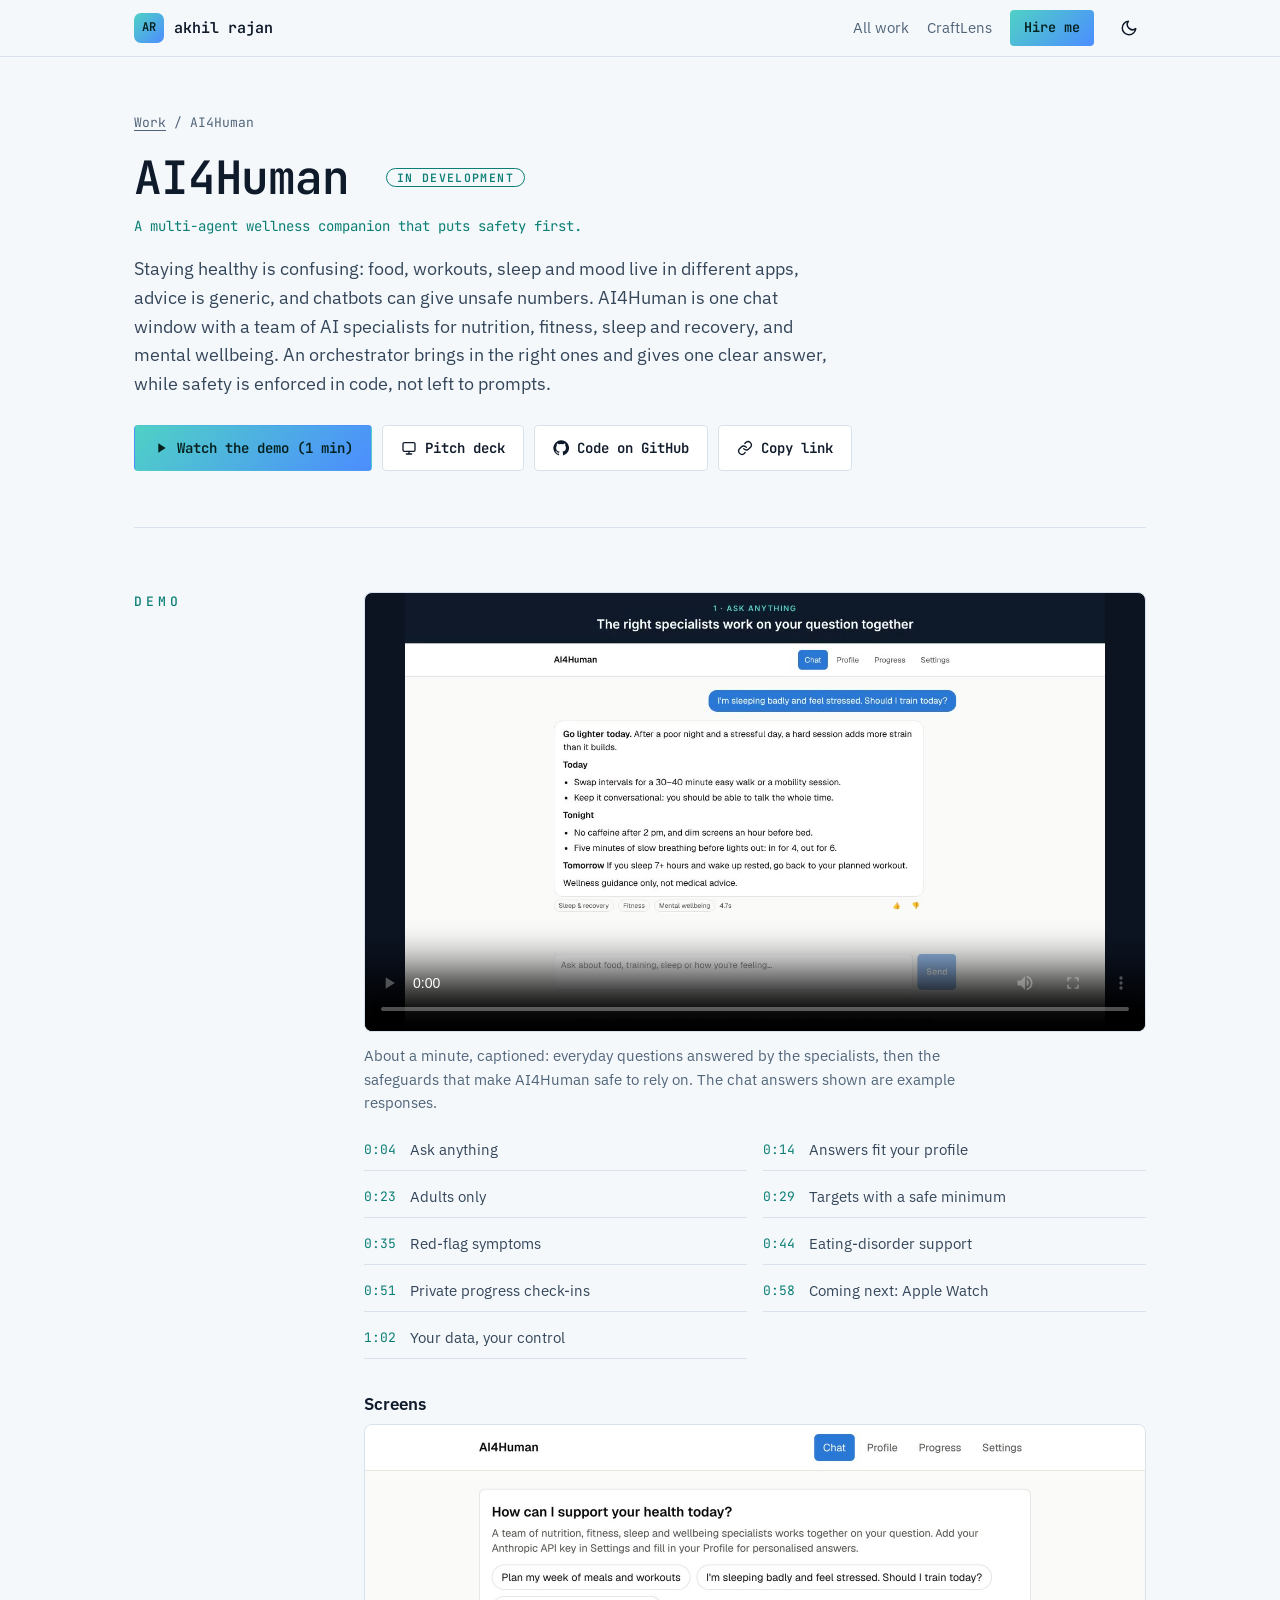
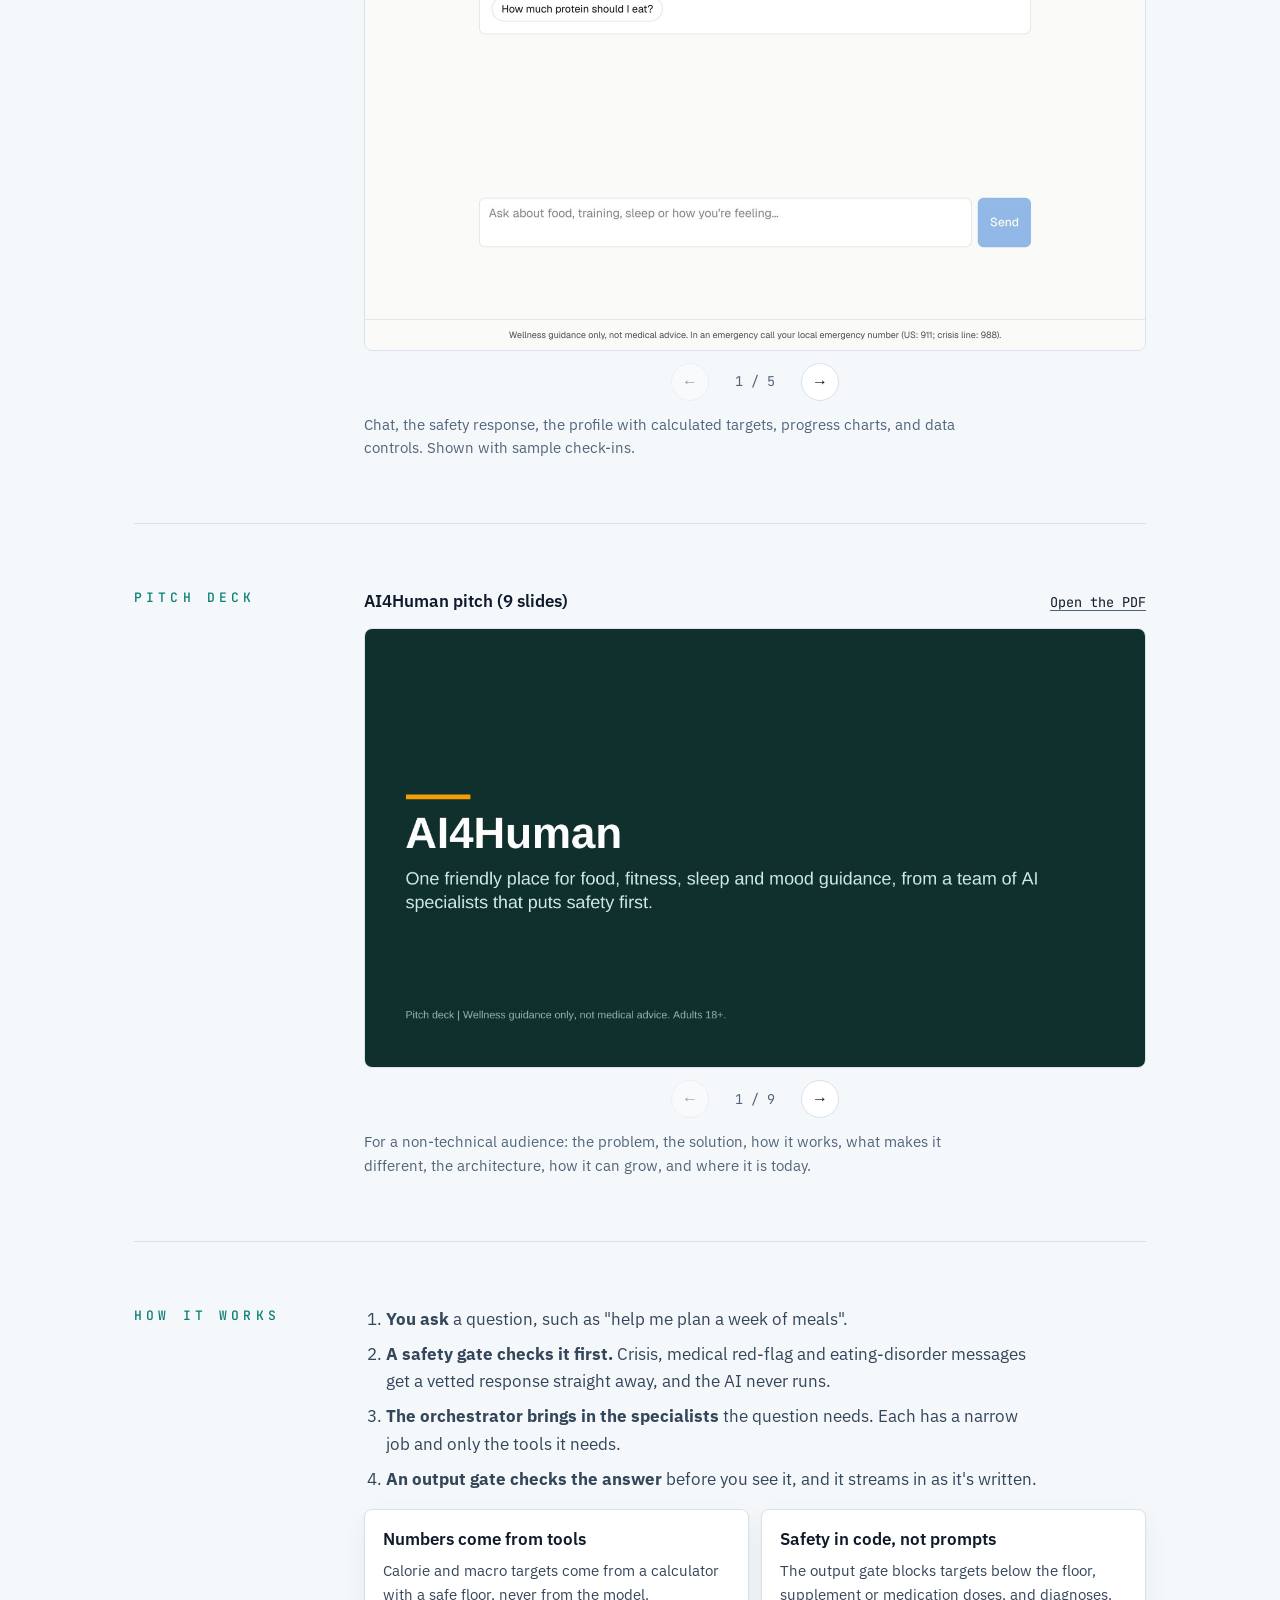
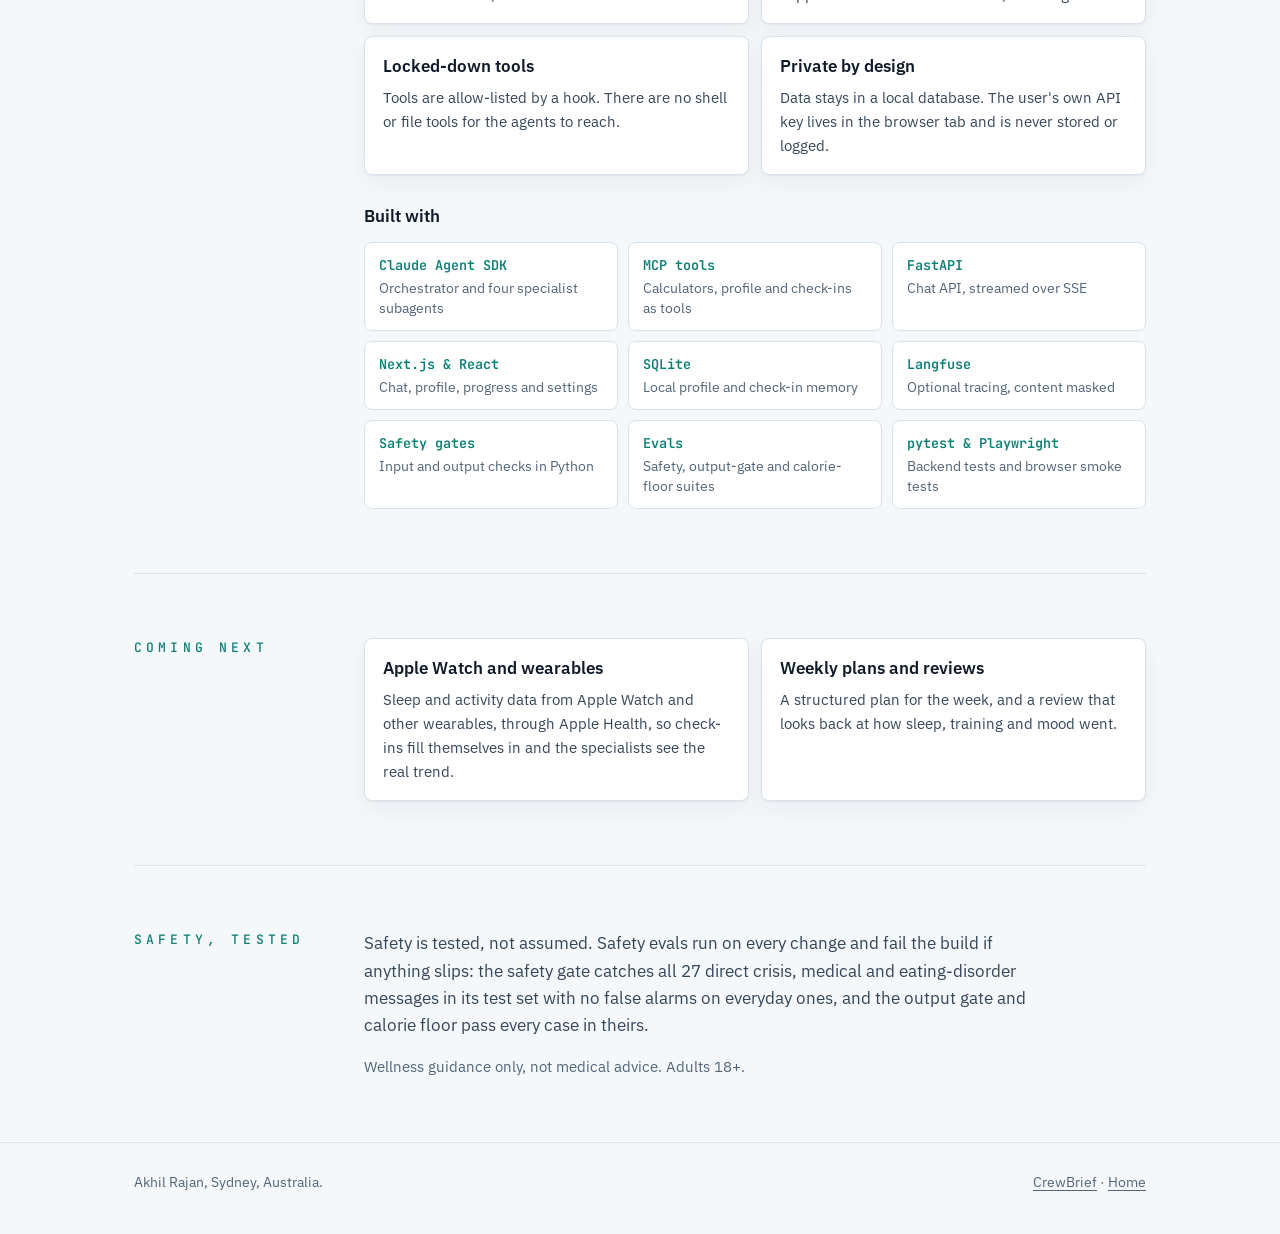
==== commit 72d914af: "Show the chat helping in the AI4Human demo, and add wearables as next - Re-record the demo to open w" ====
--- a/work/ai4human/index.html
+++ b/work/ai4human/index.html
@@ -46,7 +46,7 @@
         <p class="tag">A multi-agent wellness companion that puts safety first.</p>
         <p class="lede">Staying healthy is confusing: food, workouts, sleep and mood live in different apps, advice is generic, and chatbots can give unsafe numbers. AI4Human is one chat window with a team of AI specialists for nutrition, fitness, sleep and recovery, and mental wellbeing. An orchestrator brings in the right ones and gives one clear answer, while safety is enforced in code, not left to prompts.</p>
         <div class="actions">
-          <a class="btn primary" href="#demo"><svg viewBox="0 0 24 24" fill="currentColor" aria-hidden="true"><path d="M8 5v14l11-7z"/></svg>Watch the demo (50 s)</a>
+          <a class="btn primary" href="#demo"><svg viewBox="0 0 24 24" fill="currentColor" aria-hidden="true"><path d="M8 5v14l11-7z"/></svg>Watch the demo (1 min)</a>
           <a class="btn" href="#deck"><svg viewBox="0 0 24 24" fill="none" stroke="currentColor" stroke-width="2" stroke-linecap="round" stroke-linejoin="round" aria-hidden="true"><rect x="3" y="4" width="18" height="13" rx="2"/><path d="M8 21h8M12 17v4"/></svg>Pitch deck</a>
           <a class="btn" href="https://github.com/akhil4rajan/ai4human-fitness"><svg viewBox="0 0 24 24" fill="currentColor" aria-hidden="true"><path d="M12 .5a11.5 11.5 0 0 0-3.64 22.41c.58.1.79-.25.79-.56v-2c-3.2.7-3.88-1.37-3.88-1.37-.52-1.33-1.28-1.69-1.28-1.69-1.05-.71.08-.7.08-.7 1.16.08 1.77 1.19 1.77 1.19 1.03 1.77 2.7 1.26 3.36.96.1-.75.4-1.26.73-1.55-2.55-.29-5.24-1.28-5.24-5.68 0-1.26.45-2.28 1.19-3.09-.12-.29-.52-1.46.11-3.05 0 0 .97-.31 3.17 1.18a11 11 0 0 1 5.77 0c2.2-1.49 3.17-1.18 3.17-1.18.63 1.59.23 2.76.11 3.05.74.81 1.19 1.83 1.19 3.09 0 4.41-2.69 5.38-5.25 5.67.41.36.78 1.06.78 2.14v3.17c0 .31.21.67.8.56A11.5 11.5 0 0 0 12 .5z"/></svg>Code on GitHub</a>
           <button class="btn" id="copyLink" type="button"><svg viewBox="0 0 24 24" fill="none" stroke="currentColor" stroke-width="2" stroke-linecap="round" stroke-linejoin="round" aria-hidden="true"><path d="M10 13a5 5 0 0 0 7.5.5l3-3a5 5 0 0 0-7-7l-1.7 1.7"/><path d="M14 11a5 5 0 0 0-7.5-.5l-3 3a5 5 0 0 0 7 7l1.7-1.7"/></svg><span>Copy link</span></button>
@@ -63,14 +63,17 @@
                 <a href="ai4human-demo.mp4">Download the demo video (MP4)</a>.
               </video>
             </div>
-            <p class="caption" id="demo-desc">50 seconds, captioned: the safeguards that make AI4Human safe to rely on, shown in the real app.</p>
-            <ol class="chapters" aria-label="Jump to a part of the video">
-              <li><button type="button" data-seek="6"><time>0:06</time>Adults only</button></li>
-              <li><button type="button" data-seek="9"><time>0:09</time>Targets with a safe minimum</button></li>
-              <li><button type="button" data-seek="17"><time>0:17</time>Red-flag symptoms</button></li>
-              <li><button type="button" data-seek="24"><time>0:24</time>Eating-disorder support</button></li>
-              <li><button type="button" data-seek="32"><time>0:32</time>Private progress check-ins</button></li>
-              <li><button type="button" data-seek="40"><time>0:40</time>Your data, your control</button></li>
+            <p class="caption" id="demo-desc">About a minute, captioned: everyday questions answered by the specialists, then the safeguards that make AI4Human safe to rely on. The chat answers shown are example responses.</p>
+<ol class="chapters" aria-label="Jump to a part of the video">
+              <li><button type="button" data-seek="4"><time>0:04</time>Ask anything</button></li>
+              <li><button type="button" data-seek="14"><time>0:14</time>Answers fit your profile</button></li>
+              <li><button type="button" data-seek="23"><time>0:23</time>Adults only</button></li>
+              <li><button type="button" data-seek="29"><time>0:29</time>Targets with a safe minimum</button></li>
+              <li><button type="button" data-seek="35"><time>0:35</time>Red-flag symptoms</button></li>
+              <li><button type="button" data-seek="44"><time>0:44</time>Eating-disorder support</button></li>
+              <li><button type="button" data-seek="51"><time>0:51</time>Private progress check-ins</button></li>
+              <li><button type="button" data-seek="58"><time>0:58</time>Coming next: Apple Watch</button></li>
+              <li><button type="button" data-seek="62"><time>1:02</time>Your data, your control</button></li>
             </ol>
             <h3>Screens</h3>
             <div class="slides screens">
@@ -144,13 +147,24 @@
         </div>
       </section>
 
+      <section class="block" id="next" aria-labelledby="next-h">
+        <div class="rail">
+          <h2 id="next-h">Coming next</h2>
+          <div class="body">
+            <ul class="points">
+              <li><h3>Apple Watch and wearables</h3><p>Sleep and activity data from Apple Watch and other wearables, through Apple Health, so check-ins fill themselves in and the specialists see the real trend.</p></li>
+              <li><h3>Weekly plans and reviews</h3><p>A structured plan for the week, and a review that looks back at how sleep, training and mood went.</p></li>
+            </ul>
+          </div>
+        </div>
+      </section>
+
       <section class="block" id="safety" aria-labelledby="safety-h">
         <div class="rail">
           <h2 id="safety-h">Safety, tested</h2>
           <div class="body">
             <p>Safety is tested, not assumed. Safety evals run on every change and fail the build if anything slips: the safety gate catches all 27 direct crisis, medical and eating-disorder messages in its test set with no false alarms on everyday ones, and the output gate and calorie floor pass every case in theirs.</p>
-            <p>Next: live evaluations of the specialists with the real model, and a second, AI-based safety check on top of the rules.</p>
-            <p class="note">Wellness guidance only, not medical advice. Adults 18+.</p>
+                        <p class="note">Wellness guidance only, not medical advice. Adults 18+.</p>
           </div>
         </div>
       </section>
